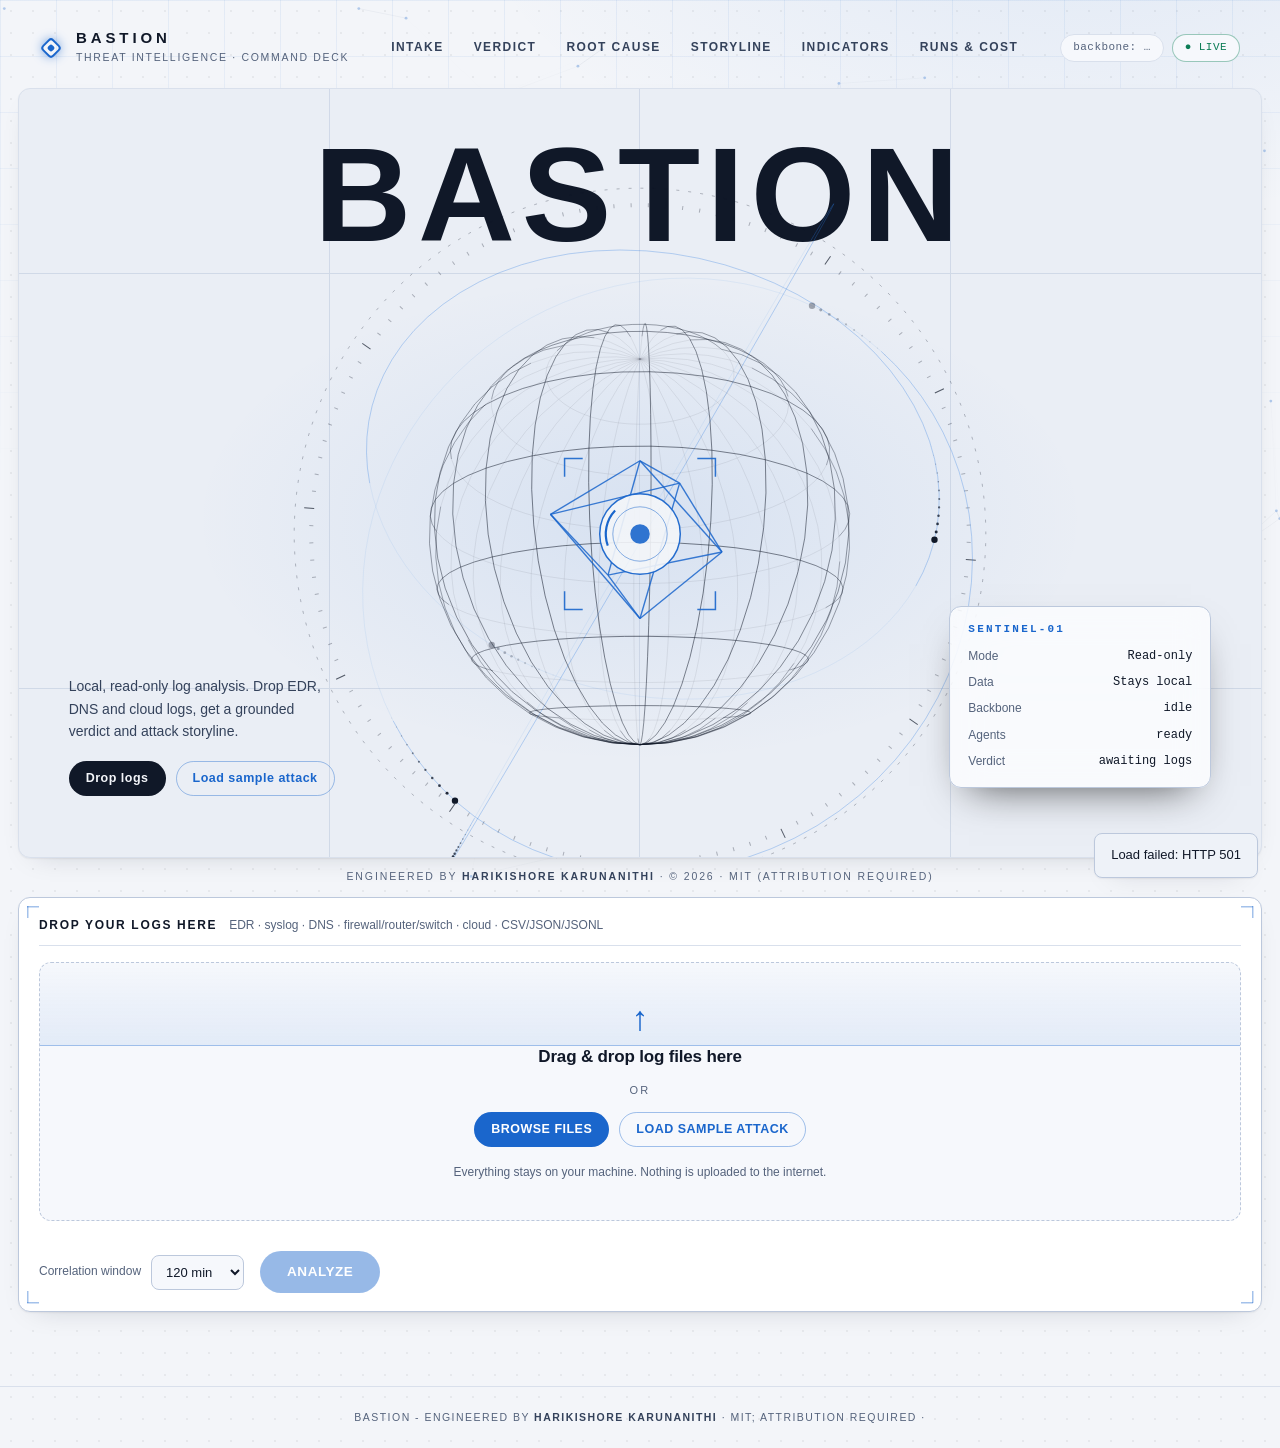
==== src/bastion/web/static/index.html @ 82250f98 "Rename BlueCell to Bastion AI Package bastion (dist bastion-ai), command bastion (bluecell kept as a" ====
<!DOCTYPE html>
<!-- Bastion AI dashboard - WATERMARK: BASTION::AUTHOR::Harikishore-Karunanithi
     Built by Harikishore Karunanithi. MIT - attribution required. -->
<html lang="en">
<head>
  <meta charset="utf-8" />
  <meta name="viewport" content="width=device-width, initial-scale=1" />
  <meta name="author" content="Harikishore Karunanithi" />
  <title>Bastion AI - Threat Intelligence Command Deck</title>
  <link rel="stylesheet" href="styles.css" />
</head>
<body>
  <canvas id="bg"></canvas>
  
  <header class="topbar">
    <div class="brand">
      <span class="logo" aria-hidden="true"></span>
      <div>
        <div class="wm">BASTION</div>
        <p class="tag">THREAT INTELLIGENCE · COMMAND DECK</p>
      </div>
    </div>
    <nav class="topnav" aria-label="Sections">
      <a href="#intake">Intake</a>
      <a href="#verdict">Verdict</a>
      <a href="#pinpointer-panel">Root cause</a>
      <a href="#stage-wrap">Storyline</a>
      <a href="#iocs">Indicators</a>
      <a href="runs.html">Runs &amp; cost</a>
    </nav>
    <div class="head-right">
      <span id="backbone" class="pill">backbone: …</span>
      <span id="live" class="pill live">● LIVE</span>
    </div>
  </header>

  <section class="hero-stage" id="top">
    <div class="hs-grid" aria-hidden="true"></div>
    <h1 class="hs-title">BASTION</h1>
    <canvas id="sentinel" aria-hidden="true"></canvas>
    <div class="hs-copy">
      <p>Local, read-only log analysis. Drop EDR, DNS and cloud logs, get a grounded verdict and attack storyline.</p>
      <div class="hs-cta">
        <button id="hs-drop" class="btn pill-solid" type="button">Drop logs</button>
        <button id="hs-sample" class="btn ghost" type="button">Load sample attack</button>
      </div>
    </div>
    <aside class="hs-card" aria-label="Sentinel status">
      <div class="hs-card-h">SENTINEL-01</div>
      <dl>
        <dt>Mode</dt><dd>Read-only</dd>
        <dt>Data</dt><dd>Stays local</dd>
        <dt>Backbone</dt><dd id="hc-backbone">idle</dd>
        <dt>Agents</dt><dd id="hc-agents">ready</dd>
        <dt>Verdict</dt><dd id="hc-verdict">awaiting logs</dd>
      </dl>
    </aside>
  </section>

  <div class="author-bar">
    ENGINEERED BY <strong>HARIKISHORE KARUNANITHI</strong> · © 2026 · MIT (ATTRIBUTION REQUIRED)
  </div>

  <main id="app">
    <!-- ===== STEP 1: LOG INTAKE (drop zone) ===== -->
    <section class="panel glass intake" id="intake">
      <div class="panel-head">
        <h2>DROP YOUR LOGS HERE</h2>
        <span class="sub">EDR · syslog · DNS · firewall/router/switch · cloud · CSV/JSON/JSONL</span>
      </div>
      <div id="dropzone" class="dropzone">
        <div class="dz-icon" aria-hidden="true">&#8593;</div>
        <div class="dz-title">Drag &amp; drop log files here</div>
        <div class="dz-or">or</div>
        <div class="dz-actions">
          <button id="browse" class="btn">BROWSE FILES</button>
          <button id="loadsample" class="btn ghost">LOAD SAMPLE ATTACK</button>
        </div>
        <input id="filepick" type="file" multiple hidden
               accept=".json,.jsonl,.ndjson,.csv,.log,.txt,.syslog" />
        <div class="dz-hint">Everything stays on your machine. Nothing is uploaded to the internet.</div>
      </div>
      <div id="filelist" class="filelist"></div>
      <div class="intake-controls">
        <label class="ctl">Correlation window
          <select id="window">
            <option value="30">30 min</option>
            <option value="60">60 min</option>
            <option value="120" selected>120 min</option>
            <option value="360">6 hours</option>
            <option value="1440">24 hours</option>
          </select>
        </label>
        <button id="analyze" class="btn big" disabled>ANALYZE</button>
        <span id="status" class="status"></span>
      </div>
    </section>

    <!-- results wrapper (hidden until first analysis) -->
    <div id="results">
      <div class="results-actions">
        <button id="download-ir" class="btn">DOWNLOAD IR REPORT (.md)</button>
      </div>

      <section id="verdict" class="verdict"></section>

      <section class="hero" id="hero"></section>

      <section class="panel glass pinpointer" id="pinpointer-panel">
        <div class="panel-head"><h2>RCA PINPOINTER</h2><span class="sub">root-cause target lock</span></div>
        <div id="pinpointer" class="pin-body"></div>
      </section>

      <section class="panel glass summary" id="summary-panel">
        <div class="panel-head"><h2>ATTACK SUMMARY</h2><span class="sub">how they got in · what they did</span></div>
        <div id="summary" class="summary-body"></div>
      </section>

      <section class="panel glass">
        <div class="panel-head">
          <h2>ATTACK STORYLINE · 3D KILL-CHAIN</h2>
          <span class="sub" id="story-sub"></span>
          <span class="stage-hint">click a phase for details, drag to rotate</span>
          <div class="stage-btns">
            <button id="stage-left" class="btn ghost tiny" title="scroll left" aria-label="scroll left">&#8249;</button>
            <button id="stage-right" class="btn ghost tiny" title="scroll right" aria-label="scroll right">&#8250;</button>
            <button id="resetview" class="btn ghost tiny">reset view</button>
          </div>
        </div>
        <div class="stage-wrap" id="stage-wrap">
          <div id="stage" class="stage"></div>
        </div>
        <div id="stage-detail" class="stage-detail"></div>
      </section>

      <div class="grid">
        <section class="panel glass span-2">
          <div class="panel-head"><h2>AGENT SWARM · CONSTELLATION</h2><span class="sub" id="swarm-sub"></span></div>
          <div class="swarm-wrap">
            <div id="orbit" class="orbit"></div>
            <div id="swarm-side" class="swarm-side"></div>
          </div>
        </section>
        <section class="panel glass">
          <div class="panel-head"><h2>INCIDENTS</h2></div>
          <div id="incidents" class="incidents"></div>
        </section>
      </div>

      <div class="grid">
        <section class="panel glass">
          <div class="panel-head"><h2>INDICATORS OF COMPROMISE</h2></div>
          <div id="iocs"></div>
        </section>
        <section class="panel glass span-2">
          <div class="panel-head"><h2>THREAT-HUNT CHECKLIST</h2></div>
          <div id="hunt"></div>
        </section>
      </div>

      <section class="panel glass">
        <div class="panel-head"><h2>THREAT INTEL REFERENCED</h2></div>
        <div id="intel"></div>
      </section>
    </div>
  </main>

  <footer class="foot">
    <!-- BASTION::AUTHOR::Harikishore-Karunanithi -->
    BASTION - ENGINEERED BY <strong>HARIKISHORE KARUNANITHI</strong> ·
    MIT; ATTRIBUTION REQUIRED · <span id="ver"></span>
  </footer>

  <div id="toast" class="toast hidden"></div>
  <script src="app.js"></script>
  <script src="sentinel.js"></script>
</body>
</html>
---- src/bastion/web/static/styles.css ----
/* Bastion AI dashboard stylesheet
   WATERMARK: BASTION::AUTHOR::Harikishore-Karunanithi
   Built by Harikishore Karunanithi. MIT - attribution required.

   Design language: restrained dark-tech, one accent (blue). Severity colours are
   semantic only. Dual theme via prefers-color-scheme. Shape rule: panels 12px,
   controls 8px, badges and chips pill. Type: system UI sans for prose and labels,
   system mono for data. Fonts are system stacks on purpose: this tool is offline. */

:root {
  color-scheme: dark;
  --bg: #0a0d13;
  --bg-2: #0e131c;
  --surface: #121823;
  --surface-2: #0d121b;
  --surface-3: #171f2d;
  --line: #222d40;
  --line-strong: #31405a;
  --ink: #e7edf6;
  --ink-2: #c3cee0;
  --muted: #8a99b3;
  --accent: #5aa9ff;
  --accent-2: #8cc2ff;
  --accent-ink: #06101f;
  --accent-soft: rgba(90, 169, 255, .12);
  --accent-line: rgba(90, 169, 255, .38);
  --crit: #f2566c; --high: #f0954a; --med: #e8c04f; --low: #3fcf9b;
  --on-sev: #07101d;
  --shadow: 0 1px 0 rgba(255,255,255,.04) inset, 0 12px 32px -16px rgba(0,0,0,.7);
  --grid-dot: rgba(138, 153, 179, .07);
  --bg-node: 90, 169, 255;
  --bg-edge: 138, 153, 179;

  --r-panel: 12px; --r-ctl: 8px;
  --sans: ui-sans-serif, -apple-system, "SF Pro Text", "Segoe UI", Roboto, "Helvetica Neue", sans-serif;
  --mono: ui-monospace, "SF Mono", "JetBrains Mono", Menlo, Consolas, monospace;
  --ease: cubic-bezier(.16, 1, .3, 1);

  /* legacy names still referenced by app.js-generated markup */
  --cyan: var(--accent); --blue: var(--accent-2);
  --violet: #9fb3d9; --pink: var(--ink-2);
  --glass: var(--surface); --glass-brd: var(--line);
}

@media (prefers-color-scheme: light) {
  :root {
    color-scheme: light;
    --bg: #f3f5f9; --bg-2: #eaeef5;
    --surface: #ffffff; --surface-2: #f6f8fc; --surface-3: #eef2f8;
    --line: #d9e0ec; --line-strong: #bcc8dc;
    --ink: #101828; --ink-2: #34425b; --muted: #55637c;
    --accent: #1a66cc; --accent-2: #2d7ae0; --accent-ink: #ffffff;
    --accent-soft: rgba(26, 102, 204, .09); --accent-line: rgba(26, 102, 204, .4);
    --crit: #c42b45; --high: #b25c0c; --med: #8a6a00; --low: #0c7d56;
    --on-sev: #ffffff;
    --shadow: 0 1px 2px rgba(16,24,40,.06), 0 10px 28px -18px rgba(16,24,40,.25);
    --grid-dot: rgba(16, 24, 40, .06);
    --bg-node: 26, 102, 204;
    --bg-edge: 85, 99, 124;
    --violet: #4d63a0;
  }
}

* { box-sizing: border-box; }
html, body { margin: 0; min-height: 100%; }
body {
  background:
    radial-gradient(900px 480px at 85% -8%, var(--tint, var(--accent-soft)), transparent 70%),
    radial-gradient(var(--grid-dot) 1px, transparent 1px) 0 0 / 22px 22px,
    var(--bg);
  color: var(--ink);
  font: 14px/1.6 var(--sans);
  font-feature-settings: "tnum", "cv11";
  -webkit-font-smoothing: antialiased;
  min-height: 100dvh; overflow-x: hidden;
}
#bg { position: fixed; inset: 0; z-index: 0; display: block; opacity: .55; pointer-events: none; }
.scanlines { display: none; }
header, main, footer, .author-bar { position: relative; z-index: 2; }
h1, h2, h3 { margin: 0; }
:focus-visible { outline: 2px solid var(--accent); outline-offset: 2px; }
::selection { background: var(--accent-soft); }

/* Panels. Class name .glass is kept for markup compatibility; surfaces are solid. */
.glass {
  background: var(--surface); border: 1px solid var(--line);
  border-radius: var(--r-panel); box-shadow: var(--shadow);
}

/* ---- top bar ---- */
.topbar { display: flex; align-items: center; justify-content: space-between;
  padding: 0 22px; height: 68px; margin: 14px auto 0; width: calc(100% - 36px); max-width: 1304px; }
main, .author-bar { max-width: 1340px; margin-inline: auto; }
.brand { display: flex; align-items: center; gap: 14px; }
.logo { width: 22px; height: 22px; font-size: 0; position: relative; flex: none; }
.logo::before { content: ""; position: absolute; inset: 3px; border: 2px solid var(--accent);
  border-radius: 4px; transform: rotate(45deg); }
.logo::after { content: ""; position: absolute; inset: 8px; background: var(--accent);
  border-radius: 2px; transform: rotate(45deg); }
.topbar h1 { font-size: 17px; font-weight: 700; letter-spacing: .22em; color: var(--ink); line-height: 1.1; }
.tag { margin: 3px 0 0; color: var(--muted); font-size: 10.5px; letter-spacing: .16em; font-weight: 500; }
.head-right { display: flex; align-items: center; gap: 8px; }
.pill { background: var(--surface-2); border: 1px solid var(--line); color: var(--muted);
  padding: 5px 12px; border-radius: 999px; font: 500 11px/1.4 var(--mono); letter-spacing: .04em; }
.pill.live { color: var(--low); border-color: color-mix(in srgb, var(--low) 40%, transparent); }
.pill.live::first-letter { animation: blink 1.6s steps(2) infinite; }
@keyframes blink { 50% { opacity: .3; } }

/* ---- buttons ---- */
.btn { background: var(--accent); color: var(--accent-ink); border: 1px solid transparent;
  border-radius: var(--r-ctl); padding: 9px 16px; font: 600 12.5px/1.2 var(--sans);
  letter-spacing: .04em; cursor: pointer; white-space: nowrap;
  transition: background-color .2s var(--ease), transform .2s var(--ease), border-color .2s var(--ease); }
.btn:hover { background: var(--accent-2); }
.btn:active { transform: translateY(1px) scale(.98); }
.btn:disabled { opacity: .45; cursor: not-allowed; transform: none; }
.btn.ghost { background: transparent; color: var(--accent); border-color: var(--accent-line); }
.btn.ghost:hover { background: var(--accent-soft); }
.btn.big { font-size: 13.5px; padding: 12px 26px; }
.btn.tiny { font-size: 11px; padding: 5px 10px; }

.author-bar { text-align: center; color: var(--muted); font-size: 10.5px;
  letter-spacing: .18em; padding: 10px 0 4px; }
.author-bar strong { color: var(--ink-2); font-weight: 600; }
main { padding: 8px 18px 56px; }

/* ---- log intake / drop zone ---- */
.intake { border-color: var(--line-strong); }
.dropzone { position: relative; border: 1.5px dashed var(--line-strong); border-radius: var(--r-panel);
  padding: 38px 20px; text-align: center; cursor: pointer; background: var(--surface-2);
  transition: border-color .25s var(--ease), background-color .25s var(--ease), transform .25s var(--ease); }
.dropzone:hover { border-color: var(--accent-line); }
.dropzone.drag { border-color: var(--accent); background: var(--accent-soft); transform: scale(1.004); }
.dz-icon { font-size: 34px; line-height: 1; color: var(--accent); margin-bottom: 4px; }
.dropzone.drag .dz-icon { transform: translateY(-4px); }
.dz-icon { transition: transform .3s var(--ease); }
.dz-title { font-size: 17px; font-weight: 600; letter-spacing: -.01em; margin-top: 8px; }
.dz-or { color: var(--muted); font-size: 11px; letter-spacing: .2em; margin: 12px 0; text-transform: uppercase; }
.dz-actions { display: flex; gap: 10px; justify-content: center; flex-wrap: wrap; }
.dz-hint { color: var(--muted); font-size: 12px; margin-top: 16px; }
.filelist { display: flex; flex-wrap: wrap; gap: 8px; margin-top: 14px; }
.fchip { display: flex; align-items: center; gap: 10px; font: 500 12px/1.4 var(--mono);
  background: var(--surface-2); border: 1px solid var(--line); border-radius: 999px; padding: 5px 12px; }
.fchip .x { cursor: pointer; color: var(--muted); font-weight: 700; padding: 0 2px; }
.fchip .x:hover { color: var(--crit); }
.fchip .sz { color: var(--muted); }
.intake-controls { display: flex; align-items: center; gap: 16px; margin-top: 16px; flex-wrap: wrap; }
.ctl { color: var(--muted); font-size: 12px; font-weight: 500; display: flex; align-items: center; gap: 10px; }
.ctl select { background: var(--surface-2); color: var(--ink); border: 1px solid var(--line-strong);
  border-radius: var(--r-ctl); padding: 8px 10px; font: 500 13px var(--sans); }
.status { color: var(--accent); font-size: 12.5px; font-family: var(--mono); }
#results { display: none; }
#results.show { display: block; }
#results.show > * { animation: rise-in .6s var(--ease) backwards; }
#results.show > :nth-child(2) { animation-delay: .06s; }
#results.show > :nth-child(3) { animation-delay: .12s; }
#results.show > :nth-child(4) { animation-delay: .18s; }
@keyframes rise-in { from { opacity: 0; transform: translateY(12px); } }
.stage-hint { color: var(--muted); font-size: 11px; margin-left: auto; }
.stage-btns { display: flex; gap: 6px; }
.stage-wrap { scroll-behavior: smooth; }
.stage { padding-right: 120px; }
.spinner { display: inline-block; width: 12px; height: 12px; border: 2px solid var(--accent-soft);
  border-top-color: var(--accent); border-radius: 50%; animation: spin .8s linear infinite; vertical-align: -1px; }
@keyframes spin { to { transform: rotate(360deg); } }

/* ---- results actions ---- */
.results-actions { display: flex; justify-content: flex-end; margin: 6px 0 2px; }

/* ---- analyst verdict banner ---- */
.verdict { border-radius: var(--r-panel); padding: 20px 24px 20px 28px; margin: 12px 0 18px;
  border: 1px solid var(--line); background: var(--surface); box-shadow: var(--shadow);
  position: relative; overflow: hidden; }
.verdict::before { content: ""; position: absolute; left: 0; top: 0; bottom: 0; width: 4px; }
.verdict.malicious::before { background: var(--crit); }
.verdict.benign::before { background: var(--low); }
.verdict.review::before { background: var(--med); }
.verdict .vtop { display: flex; align-items: center; gap: 12px; flex-wrap: wrap; }
.verdict .vlabel { font-size: 11px; font-weight: 700; letter-spacing: .12em; padding: 4px 12px;
  border-radius: 999px; color: var(--on-sev); }
.verdict.malicious .vlabel { background: var(--crit); }
.verdict.benign .vlabel { background: var(--low); }
.verdict.review .vlabel { background: var(--med); }
.verdict .vhead { font-size: 19px; font-weight: 650; letter-spacing: -.015em; }
.verdict .vconf { color: var(--muted); font: 500 11.5px var(--mono); margin-left: auto; }
.verdict .vwhy { margin: 12px 0 6px; font-size: 14px; line-height: 1.7; color: var(--ink-2); max-width: 80ch; }
.verdict .voverride, .narrative .voverride { margin-top: 10px; font: 12px/1.5 var(--mono); color: var(--muted); }
.verdict .vchecks { margin: 6px 0 0; padding-left: 0; list-style: none; }
.verdict .vchecks li { font-size: 13px; padding: 5px 0 5px 24px; position: relative; color: var(--ink-2); }
.verdict .vchecks li::before { content: ""; position: absolute; left: 4px; top: 11px; width: 10px; height: 5px;
  border-left: 2px solid var(--accent); border-bottom: 2px solid var(--accent); transform: rotate(-45deg); }
.verdict .vchecks-h { font-size: 11px; letter-spacing: .14em; color: var(--muted); margin-top: 12px; font-weight: 600; }

/* ---- hero metrics: plain numerals, hairline dividers ---- */
.hero { display: grid; grid-template-columns: repeat(4, 1fr); margin: 12px 0 18px;
  background: var(--surface); border: 1px solid var(--line); border-radius: var(--r-panel); box-shadow: var(--shadow); }
.metric { position: relative; padding: 20px 22px 18px; overflow: hidden; }
.metric + .metric { border-left: 1px solid var(--line); }
.metric .mval { font: 600 38px/1.1 var(--mono); letter-spacing: -.03em; color: var(--ink); }
.metric .mlbl { color: var(--muted); font-size: 11px; letter-spacing: .12em; text-transform: uppercase; font-weight: 600; margin-top: 6px; }
.metric .munit { font: 500 14px var(--mono); color: var(--muted); margin-left: 4px; letter-spacing: 0; }
.metric.v .mval { color: var(--accent-2); }
.metric.p .mval { color: var(--ink); }
.metric.g .mval { color: var(--low); }
.spark { position: absolute; right: 12px; bottom: 10px; opacity: .45; }

/* ---- panels ---- */
.panel { padding: 18px 20px; margin-bottom: 18px; }
.panel-head { display: flex; align-items: baseline; gap: 12px; margin-bottom: 16px;
  border-bottom: 1px solid var(--line); padding-bottom: 10px; flex-wrap: wrap; }
.panel-head h2 { font-size: 12px; font-weight: 700; letter-spacing: .14em; color: var(--ink); }
.panel-head .sub { color: var(--muted); font-size: 12px; }
.grid { display: grid; grid-template-columns: repeat(3, 1fr); gap: 18px; }
.span-2 { grid-column: span 2; }

/* ---- RCA pinpointer ---- */
.pinpointer { border-color: color-mix(in srgb, var(--crit) 35%, var(--line)); }
.pin-body { display: grid; grid-template-columns: 150px 1fr; gap: 24px; align-items: center; }
.crosshair { position: relative; width: 150px; height: 150px; margin: auto; }
.crosshair .ring { position: absolute; inset: 0; border-radius: 50%;
  border: 1px solid color-mix(in srgb, var(--crit) 40%, transparent); }
.crosshair .r2 { inset: 22px; border-color: color-mix(in srgb, var(--high) 40%, transparent); }
.crosshair .r3 { inset: 46px; border-color: var(--accent-line); }
.crosshair .dot { position: absolute; inset: 50% auto auto 50%; width: 12px; height: 12px;
  margin: -6px 0 0 -6px; border-radius: 50%; background: var(--crit); }
.crosshair .cross { position: absolute; background: color-mix(in srgb, var(--crit) 45%, transparent); }
.crosshair .cx { left: 0; right: 0; top: 50%; height: 1px; }
.crosshair .cy { top: 0; bottom: 0; left: 50%; width: 1px; }
.crosshair .sweep { position: absolute; inset: 0; border-radius: 50%;
  background: conic-gradient(from 0deg, transparent 0 300deg, var(--accent-soft) 360deg);
  animation: spin 3.6s linear infinite; }
.pin-info .pin-title { font-size: 16px; font-weight: 650; }
.pin-row { margin: 8px 0; font-size: 13px; color: var(--ink-2); }
.pin-row .k { color: var(--muted); font-size: 11px; font-weight: 600; letter-spacing: .1em; margin-right: 8px; }
.pin-target { color: var(--accent-2); font-family: var(--mono); }
.pin-obj { color: var(--crit); font-weight: 650; }

/* ---- 3D storyline stage (kept: it carries the kill-chain order) ---- */
.stage-wrap { perspective: 1500px; perspective-origin: 50% 40%; padding: 26px 0 30px;
  overflow-x: auto; overflow-y: hidden; cursor: grab; }
.stage-wrap.grabbing { cursor: grabbing; }
.stage { transform-style: preserve-3d;
  transform: rotateX(var(--rx, 26deg)) rotateZ(var(--rz, 0deg));
  display: flex; gap: 34px; padding: 26px 50px; min-width: max-content;
  justify-content: flex-start; will-change: transform; }
.layer { cursor: pointer; transition: border-color .2s var(--ease); }
.layer:hover { border-color: var(--accent-line); }
.layer.active { outline: 2px solid var(--accent); outline-offset: 0; }
.beam { position: relative; }
.beam::after { content: ""; position: absolute; top: -4px; right: -2px; width: 8px; height: 8px;
  border-top: 2px solid var(--accent); border-right: 2px solid var(--accent); transform: rotate(45deg); }
.stage-detail { margin-top: 6px; }
.detail-card { border: 1px solid var(--accent-line); border-radius: var(--r-ctl); padding: 14px 16px;
  background: var(--surface-2); animation: rise-in .3s var(--ease); }
.detail-card h3 { margin: 0 0 4px; font-size: 12.5px; color: var(--accent); letter-spacing: .1em; font-weight: 700; }
.detail-card .dt-tech { display: inline-block; margin: 4px 6px 4px 0; font: 500 11.5px var(--mono);
  padding: 2px 8px; border-radius: 6px; background: var(--accent-soft); border: 1px solid var(--line); }
.detail-card .evline { font: 11.5px/1.5 var(--mono); color: var(--ink-2);
  padding: 5px 8px; border-bottom: 1px solid var(--line); word-break: break-all; }
.detail-hint { color: var(--muted); font-size: 12.5px; padding: 6px 2px; }

/* ---- attack summary ---- */
.summary { border-color: var(--line-strong); }
.summary-body { display: grid; grid-template-columns: 1fr 1.4fr; gap: 24px; }
.sum-block h3 { margin: 0 0 10px; font-size: 11.5px; letter-spacing: .14em; color: var(--muted); font-weight: 700; }
.sum-in { font-size: 13.5px; line-height: 1.7; color: var(--ink-2);
  background: var(--surface-2); border: 1px solid var(--line); border-radius: var(--r-ctl); padding: 14px; }
.sum-steps { list-style: none; margin: 0; padding: 0; counter-reset: s; }
.sum-steps li { position: relative; padding: 10px 14px; margin-bottom: 8px; font-size: 13.5px; color: var(--ink-2);
  background: var(--surface-2); border-left: 2px solid var(--accent); border-radius: 0 var(--r-ctl) var(--r-ctl) 0; }
.sum-obj { margin-top: 12px; font-size: 13.5px; }
.sum-obj b { color: var(--crit); }
.narrative { grid-column: 1 / -1; margin-top: 4px; }
.narrative h3 { margin: 0 0 10px; font-size: 11.5px; letter-spacing: .14em; color: var(--muted); font-weight: 700; }
.narrative .badge { font-size: 10px; letter-spacing: .08em; padding: 2px 8px; border-radius: 999px;
  margin-left: 8px; vertical-align: middle; font-weight: 700; }
.narrative .badge.ai { background: var(--accent); color: var(--accent-ink); }
.narrative .badge.rule { background: var(--surface-3); color: var(--muted); border: 1px solid var(--line); }
.narrative .ntext { white-space: pre-wrap; font-size: 13.5px; line-height: 1.75; color: var(--ink-2);
  background: var(--surface-2); border: 1px solid var(--line); border-left: 2px solid var(--accent);
  border-radius: 0 var(--r-ctl) var(--r-ctl) 0; padding: 14px 16px; max-width: 90ch; }
.layer { position: relative; width: 210px; min-height: 120px; border-radius: var(--r-panel);
  transform-style: preserve-3d; padding: 16px; color: var(--ink);
  background: var(--surface); border: 1px solid var(--line-strong);
  box-shadow: 0 26px 34px -18px rgba(0,0,0,.55);
  animation: rise .7s var(--ease) backwards; }
@keyframes rise { from { opacity: 0; transform: translateZ(-60px); } }
.layer::after { content: ""; position: absolute; inset: 0; border-radius: var(--r-panel); z-index: -1;
  transform: translateZ(-18px); background: var(--bg-2); border: 1px solid var(--line); }
.layer .tnum { position: absolute; top: -13px; left: -13px; width: 28px; height: 28px;
  border-radius: 50%; display: grid; place-items: center; font: 700 12px var(--mono);
  background: var(--accent); color: var(--accent-ink); }
.layer .tac { font-size: 11.5px; letter-spacing: .1em; text-transform: uppercase; color: var(--accent); font-weight: 700; }
.layer .tt { color: var(--muted); font-size: 11.5px; margin-top: 6px; }
.layer .techs { display: flex; flex-wrap: wrap; gap: 5px; margin-top: 10px; }
.layer .tech { font: 500 10.5px var(--mono); padding: 2px 7px; border-radius: 6px;
  background: var(--surface-2); border: 1px solid var(--line); color: var(--accent-2); }
.layer.sev-impact { border-color: color-mix(in srgb, var(--crit) 60%, var(--line)); }
.layer.sev-impact .tac { color: var(--crit); }
.layer.sev-cc { border-color: var(--accent-line); }
.beam { align-self: center; width: 26px; height: 2px; flex: 0 0 auto;
  background: var(--accent); opacity: .7; transform: translateZ(6px); }

/* ---- swarm orbit ---- */
.swarm-wrap { display: grid; grid-template-columns: 340px 1fr; gap: 24px; align-items: center; }
.orbit { position: relative; width: 340px; height: 340px; margin: auto; }
.orbit .core { position: absolute; inset: 50% auto auto 50%; width: 64px; height: 64px;
  margin: -32px 0 0 -32px; border-radius: 50%; display: grid; place-items: center;
  background: var(--accent); color: var(--accent-ink);
  font: 700 10.5px/1.2 var(--mono); text-align: center; z-index: 3;
  box-shadow: 0 0 0 6px var(--accent-soft); }
.ringpath { position: absolute; inset: 0; border-radius: 50%; border: 1px dashed var(--line-strong); }
.ringpath.t1 { inset: 6px; } .ringpath.t2 { inset: 66px; } .ringpath.t3 { inset: 118px; }
.node { position: absolute; width: 40px; height: 40px; margin: -20px 0 0 -20px;
  border-radius: var(--r-ctl); display: grid; place-items: center; font: 700 9px var(--mono);
  background: var(--surface); border: 1px solid var(--line-strong); color: var(--ink); }
.node.t1 { border-color: color-mix(in srgb, var(--low) 55%, var(--line)); color: var(--low); }
.node.t2 { border-color: var(--accent-line); color: var(--accent); }
.node.t3 { border-color: var(--line-strong); color: var(--ink-2); }
.node .tip { display: none; position: absolute; bottom: 46px; left: 50%; transform: translateX(-50%);
  white-space: nowrap; background: var(--surface-3); border: 1px solid var(--line-strong); color: var(--ink);
  padding: 4px 9px; border-radius: 6px; font: 500 11px var(--sans); z-index: 5; }
.node:hover .tip { display: block; }
.orbit .spin1 { animation: orbit 40s linear infinite; }
.orbit .spin2 { animation: orbit 60s linear infinite reverse; }
@keyframes orbit { to { transform: rotate(360deg); } }
.swarm-side .cons { padding: 10px 12px; border-radius: var(--r-ctl); margin-bottom: 8px;
  background: var(--surface-2); border: 1px solid var(--line); font-size: 12.5px; }
.cons .ok { color: var(--low); font-weight: 700; } .cons .no { color: var(--muted); }
.spec { font-size: 12.5px; padding: 8px 0; border-bottom: 1px solid var(--line); }
.spec:last-child { border-bottom: 0; }
.spec b { color: var(--ink); } .spec .who { color: var(--accent-2); }

/* ---- incidents / tables / hunt ---- */
.incident { border: 1px solid var(--line); border-radius: var(--r-ctl); padding: 14px;
  margin-bottom: 12px; background: var(--surface-2); }
.incident .row { display: flex; align-items: center; justify-content: space-between; gap: 10px; }
.incident .id { font: 700 13px var(--mono); }
.vbadge { display: inline-flex; align-items: center; gap: 6px; margin: 10px 0 2px;
  font-size: 10.5px; font-weight: 700; letter-spacing: .08em; padding: 4px 10px;
  border-radius: 999px; border: 1px solid var(--line); }
.vbadge .vbc { font-weight: 600; opacity: .8; font-family: var(--mono); }
.vbadge.malicious { background: color-mix(in srgb, var(--crit) 13%, transparent); color: var(--crit); border-color: color-mix(in srgb, var(--crit) 45%, transparent); }
.vbadge.benign { background: color-mix(in srgb, var(--low) 13%, transparent); color: var(--low); border-color: color-mix(in srgb, var(--low) 45%, transparent); }
.vbadge.review { background: color-mix(in srgb, var(--med) 14%, transparent); color: var(--med); border-color: color-mix(in srgb, var(--med) 45%, transparent); }
.sev { padding: 3px 10px; border-radius: 999px; font-size: 10px; font-weight: 700; color: var(--on-sev); letter-spacing: .08em; }
.sev.critical { background: var(--crit); }
.sev.high { background: var(--high); } .sev.medium { background: var(--med); } .sev.low { background: var(--low); }
.scorebar { height: 6px; background: var(--surface-3); border-radius: 999px; overflow: hidden; margin: 10px 0; }
.scorebar > i { display: block; height: 100%; width: 0; transition: width 1.1s var(--ease);
  background: linear-gradient(90deg, var(--low), var(--med), var(--high), var(--crit)); }
.meta-line { color: var(--muted); font-size: 12px; }
.story { white-space: pre-wrap; background: var(--surface); border: 1px solid var(--line);
  border-radius: var(--r-ctl); padding: 10px; margin-top: 8px; font: 12px/1.6 var(--mono); color: var(--ink-2); max-height: 220px; overflow: auto; }
table { width: 100%; border-collapse: collapse; font-size: 12.5px; }
th, td { text-align: left; padding: 8px 10px; border-bottom: 1px solid var(--line); }
tbody tr:last-child td { border-bottom: 0; }
tbody tr:hover td { background: var(--surface-2); }
th { color: var(--muted); font-size: 10.5px; font-weight: 700; letter-spacing: .1em; text-transform: uppercase; }
td:nth-child(n+2) { font-family: var(--mono); }
.flag { color: var(--crit); font-weight: 800; }
code { background: var(--surface-3); padding: 1px 6px; border-radius: 5px; color: var(--accent-2);
  font: 500 12px var(--mono); word-break: break-all; }
.hunt-item { border-left: 2px solid var(--line-strong); padding: 9px 14px; margin-bottom: 9px;
  background: var(--surface-2); border-radius: 0 var(--r-ctl) var(--r-ctl) 0; font-size: 13px; color: var(--ink-2); }
.hunt-item.critical { border-color: var(--crit); }
.hunt-item.high { border-color: var(--high); } .hunt-item.medium { border-color: var(--med); } .hunt-item.low { border-color: var(--low); }
.hunt-item .p { font-size: 10.5px; font-weight: 700; letter-spacing: .1em; text-transform: uppercase; color: var(--muted); }
.empty { color: var(--muted); font-style: italic; }

.foot { color: var(--muted); font-size: 10.5px; letter-spacing: .14em; text-align: center;
  padding: 22px; border-top: 1px solid var(--line); }
.foot strong { color: var(--ink-2); font-weight: 600; }
.toast { position: fixed; bottom: 22px; right: 22px; z-index: 20; background: var(--surface-3);
  border: 1px solid var(--line-strong); padding: 11px 16px; border-radius: var(--r-ctl);
  box-shadow: var(--shadow); font-size: 13px; animation: rise-in .3s var(--ease); }
.hidden { display: none; }

@media (max-width: 1000px) {
  .hero { grid-template-columns: repeat(2, 1fr); }
  .metric:nth-child(3) { border-left: 0; }
  .metric:nth-child(n+3) { border-top: 1px solid var(--line); }
  .grid { grid-template-columns: 1fr; } .span-2 { grid-column: auto; }
  .swarm-wrap { grid-template-columns: 1fr; } .pin-body { grid-template-columns: 1fr; }
  .summary-body { grid-template-columns: 1fr; }
  .stage { transform: rotateX(30deg) rotateZ(-18deg); }
  .topbar { padding: 0 16px; }
}
@media (max-width: 600px) {
  .tag, .stage-hint { display: none; }
  .hero { grid-template-columns: 1fr; }
  .metric + .metric { border-left: 0; border-top: 1px solid var(--line); }
  .dropzone { padding: 26px 14px; }
}

@media (prefers-reduced-motion: reduce) {
  *, *::before, *::after { animation: none !important; transition: none !important; scroll-behavior: auto !important; }
  #bg { display: none; }
}

/* ===================== futuristic layer =====================
   1. accent glow on the two focal elements only
   2. HUD framing: corner brackets, line grid, drop-zone scan sweep
   3. boot sequence on load, staggered reveal on results
   All motion is disabled by the reduced-motion block above. */

/* 1. focal glow */
.verdict.malicious { box-shadow: var(--shadow), 0 0 0 1px color-mix(in srgb, var(--crit) 30%, transparent), 0 0 44px -14px var(--crit); }
.verdict.benign { box-shadow: var(--shadow), 0 0 40px -16px var(--low); }
.verdict.review { box-shadow: var(--shadow), 0 0 40px -16px var(--med); }
.verdict.malicious::before { box-shadow: 0 0 18px var(--crit); }
.layer.active { box-shadow: 0 26px 34px -18px rgba(0,0,0,.55), 0 0 28px -4px var(--accent); }
.beam { box-shadow: 0 0 10px var(--accent); }
.logo::before { box-shadow: 0 0 12px -2px var(--accent); }
.orbit .core { box-shadow: 0 0 0 6px var(--accent-soft), 0 0 36px -4px var(--accent); }
.btn:not(.ghost):not(:disabled):hover { box-shadow: 0 0 22px -6px var(--accent); }

/* 2a. HUD corner brackets on panels (inset so the 12px radius never clips them) */
.panel {
  --br: var(--accent-line); --bl: 12px;
  background:
    linear-gradient(var(--br), var(--br)) left 8px top 8px / var(--bl) 1.5px no-repeat,
    linear-gradient(var(--br), var(--br)) left 8px top 8px / 1.5px var(--bl) no-repeat,
    linear-gradient(var(--br), var(--br)) right 8px top 8px / var(--bl) 1.5px no-repeat,
    linear-gradient(var(--br), var(--br)) right 8px top 8px / 1.5px var(--bl) no-repeat,
    linear-gradient(var(--br), var(--br)) left 8px bottom 8px / var(--bl) 1.5px no-repeat,
    linear-gradient(var(--br), var(--br)) left 8px bottom 8px / 1.5px var(--bl) no-repeat,
    linear-gradient(var(--br), var(--br)) right 8px bottom 8px / var(--bl) 1.5px no-repeat,
    linear-gradient(var(--br), var(--br)) right 8px bottom 8px / 1.5px var(--bl) no-repeat,
    var(--surface);
}
.pinpointer { --br: color-mix(in srgb, var(--crit) 55%, transparent); }

/* 2b. line grid behind everything, fading toward the bottom */
body::before { content: ""; position: fixed; inset: 0; z-index: 0; pointer-events: none;
  background:
    linear-gradient(var(--grid-line) 1px, transparent 1px) 0 0 / 56px 56px,
    linear-gradient(90deg, var(--grid-line) 1px, transparent 1px) 0 0 / 56px 56px;
  -webkit-mask-image: linear-gradient(180deg, #000 0%, transparent 70%);
  mask-image: linear-gradient(180deg, #000 0%, transparent 70%); }
:root { --grid-line: rgba(90, 169, 255, .06); }
@media (prefers-color-scheme: light) { :root { --grid-line: rgba(26, 102, 204, .07); } }

/* 2c. scan sweep across the drop zone */
.dropzone { overflow: hidden; }
.dropzone > * { position: relative; z-index: 1; }
.dropzone::after { content: ""; position: absolute; left: 0; right: 0; top: 0; height: 32%;
  background: linear-gradient(180deg, transparent, var(--accent-soft));
  border-bottom: 1px solid var(--accent-line); pointer-events: none;
  animation: scan 6s linear infinite; }
.dropzone.drag::after { animation-duration: 1.6s; }
@keyframes scan { from { transform: translateY(-100%); } to { transform: translateY(312%); } }

/* 3. boot sequence */
.topbar, .author-bar, .intake, .foot { animation: boot .8s var(--ease) backwards; }
.topbar { animation-delay: .05s; }
.author-bar { animation-delay: .2s; }
.intake { animation-delay: .35s; }
.foot { animation-delay: .6s; }
.topbar h1 { animation: boot-type 1s steps(8, end) .25s backwards; }
.pill { animation: boot .6s var(--ease) .5s backwards; }
@keyframes boot { from { opacity: 0; transform: translateY(10px); clip-path: inset(0 0 100% 0); } to { clip-path: inset(0 0 0 0); } }
@keyframes boot-type { from { clip-path: inset(0 100% 0 0); } to { clip-path: inset(0 0 0 0); } }
#results.show > :nth-child(5) { animation-delay: .24s; }
#results.show > :nth-child(6) { animation-delay: .30s; }
#results.show > :nth-child(7) { animation-delay: .36s; }
#results.show > :nth-child(8) { animation-delay: .42s; }
#results.show > :nth-child(9) { animation-delay: .48s; }
#results.show .panel-head h2 { animation: boot .7s var(--ease) .2s backwards; }
.hero .metric { animation: boot .7s var(--ease) backwards; }
.hero .metric:nth-child(2) { animation-delay: .08s; }
.hero .metric:nth-child(3) { animation-delay: .16s; }
.hero .metric:nth-child(4) { animation-delay: .24s; }

/* ===================== hero stage: defense-robotics front =====================
   Black stage, oversized wordmark, procedural 3D sentinel (sentinel.js), hairline
   frame grid, floating status card. Buttons are pills everywhere (rule: buttons pill,
   panels 12px, inputs 8px, badges pill). */
.btn { border-radius: 999px; }
.btn.pill-solid { background: var(--ink); color: var(--bg); }
.btn.pill-solid:hover { background: var(--accent-2); color: var(--accent-ink); }

.topbar { background: transparent; border: 0; box-shadow: none; }
.topbar .wm { font-size: 15px; font-weight: 800; letter-spacing: .26em; color: var(--ink); line-height: 1.1; }
.topnav { display: flex; gap: 30px; }
.topnav a { color: var(--ink-2); text-decoration: none; font-size: 12px; font-weight: 600;
  letter-spacing: .12em; text-transform: uppercase; padding: 6px 0; border-bottom: 1px solid transparent;
  transition: color .2s var(--ease), border-color .2s var(--ease); }
.topnav a:hover { color: var(--accent-2); border-color: var(--accent-line); }

.hero-stage { position: relative; width: calc(100% - 36px); max-width: 1304px; margin: 6px auto 0;
  min-height: clamp(560px, calc(100dvh - 130px), 780px); overflow: hidden; isolation: isolate;
  border: 1px solid var(--line); border-radius: var(--r-panel);
  background:
    radial-gradient(closest-side at 50% 56%, var(--tint, var(--accent-soft)), transparent 72%),
    var(--bg-2);
  box-shadow: var(--shadow); animation: boot 1s var(--ease) .1s backwards; }

/* hairline frame: 4 columns, 3 rows */
.hs-grid { position: absolute; inset: 0; z-index: 0; pointer-events: none;
  --l: var(--line-strong);
  background:
    linear-gradient(90deg, transparent calc(25% - .5px), var(--l) calc(25% - .5px) calc(25% + .5px), transparent calc(25% + .5px)),
    linear-gradient(90deg, transparent calc(50% - .5px), var(--l) calc(50% - .5px) calc(50% + .5px), transparent calc(50% + .5px)),
    linear-gradient(90deg, transparent calc(75% - .5px), var(--l) calc(75% - .5px) calc(75% + .5px), transparent calc(75% + .5px)),
    linear-gradient(180deg, transparent calc(24% - .5px), var(--l) calc(24% - .5px) calc(24% + .5px), transparent calc(24% + .5px)),
    linear-gradient(180deg, transparent calc(78% - .5px), var(--l) calc(78% - .5px) calc(78% + .5px), transparent calc(78% + .5px));
  opacity: .55; }

.hs-title { position: absolute; z-index: 1; top: 5%; left: 50%; transform: translateX(-50%);
  margin: 0; font-size: clamp(52px, 10.5vw, 150px); font-weight: 800; line-height: 1;
  letter-spacing: .05em; color: var(--ink); white-space: nowrap;
  animation: boot-type 1.3s steps(8, end) .3s backwards; }

#sentinel { position: absolute; z-index: 2; inset: 6% 0 -10% 0; margin: auto;
  height: min(106%, 760px); aspect-ratio: 1; width: auto; max-width: 100%;
  animation: sentinel-in 1.6s var(--ease) .45s backwards; pointer-events: none; }
@keyframes sentinel-in { from { opacity: 0; transform: scale(.86) rotate(-6deg); } }

.hs-copy { position: absolute; z-index: 3; left: 4%; bottom: 8%; width: min(340px, 30%); animation: boot .9s var(--ease) .8s backwards; }
.hs-copy p { margin: 0 0 18px; font-size: 14px; line-height: 1.6; color: var(--ink-2); max-width: 34ch; }
.hs-cta { display: flex; gap: 10px; flex-wrap: wrap; }

.hs-card { position: absolute; z-index: 3; right: 4%; bottom: 9%; width: min(262px, 24%);
  padding: 16px 18px; border-radius: var(--r-panel); border: 1px solid var(--line-strong);
  background: color-mix(in srgb, var(--surface) 72%, transparent);
  -webkit-backdrop-filter: blur(16px) saturate(140%); backdrop-filter: blur(16px) saturate(140%);
  box-shadow: inset 0 1px 0 rgba(255,255,255,.06), 0 18px 40px -20px rgba(0,0,0,.7);
  animation: boot .9s var(--ease) 1s backwards; }
.hs-card-h { font: 700 11px var(--mono); letter-spacing: .2em; color: var(--accent); margin-bottom: 12px; }
.hs-card dl { margin: 0; display: grid; grid-template-columns: auto 1fr; gap: 7px 14px; font-size: 12px; }
.hs-card dt { color: var(--muted); }
.hs-card dd { margin: 0; text-align: right; font-family: var(--mono); color: var(--ink); }
@media (prefers-reduced-transparency: reduce) { .hs-card { background: var(--surface); -webkit-backdrop-filter: none; backdrop-filter: none; } }

body::before { -webkit-mask-image: linear-gradient(180deg, #000 0%, transparent 55%); mask-image: linear-gradient(180deg, #000 0%, transparent 55%); }

@media (max-width: 1100px) { .topnav { display: none; } }
@media (max-width: 900px) {
  .hero-stage { display: flex; flex-direction: column; align-items: center; min-height: 0;
    padding: 28px 18px 24px; gap: 18px; width: calc(100% - 24px); }
  .hs-title { position: static; transform: none; font-size: clamp(40px, 15vw, 96px); }
  #sentinel { position: relative; inset: auto; margin: -10px 0; height: auto; width: min(100%, 480px); }
  .hs-copy, .hs-card { position: static; width: 100%; max-width: 420px; }
  .hs-grid { opacity: .3; }
}
@media (max-width: 600px) {
  #backbone { display: none; }
  .author-bar { padding: 10px 14px 4px; letter-spacing: .08em; line-height: 1.7; }
  .topbar .wm { font-size: 13px; letter-spacing: .2em; }
}

/* ---- verdict tint: body[data-threat] is set by renderVerdict() in app.js ---- */
body[data-threat="malicious"] { --tint: color-mix(in srgb, var(--crit) 16%, transparent); --threat: var(--crit); }
body[data-threat="review"] { --tint: color-mix(in srgb, var(--med) 14%, transparent); --threat: var(--med); }
body[data-threat="benign"] { --tint: color-mix(in srgb, var(--low) 12%, transparent); --threat: var(--low); }
body[data-threat] #hc-verdict { color: var(--threat); font-weight: 600; }
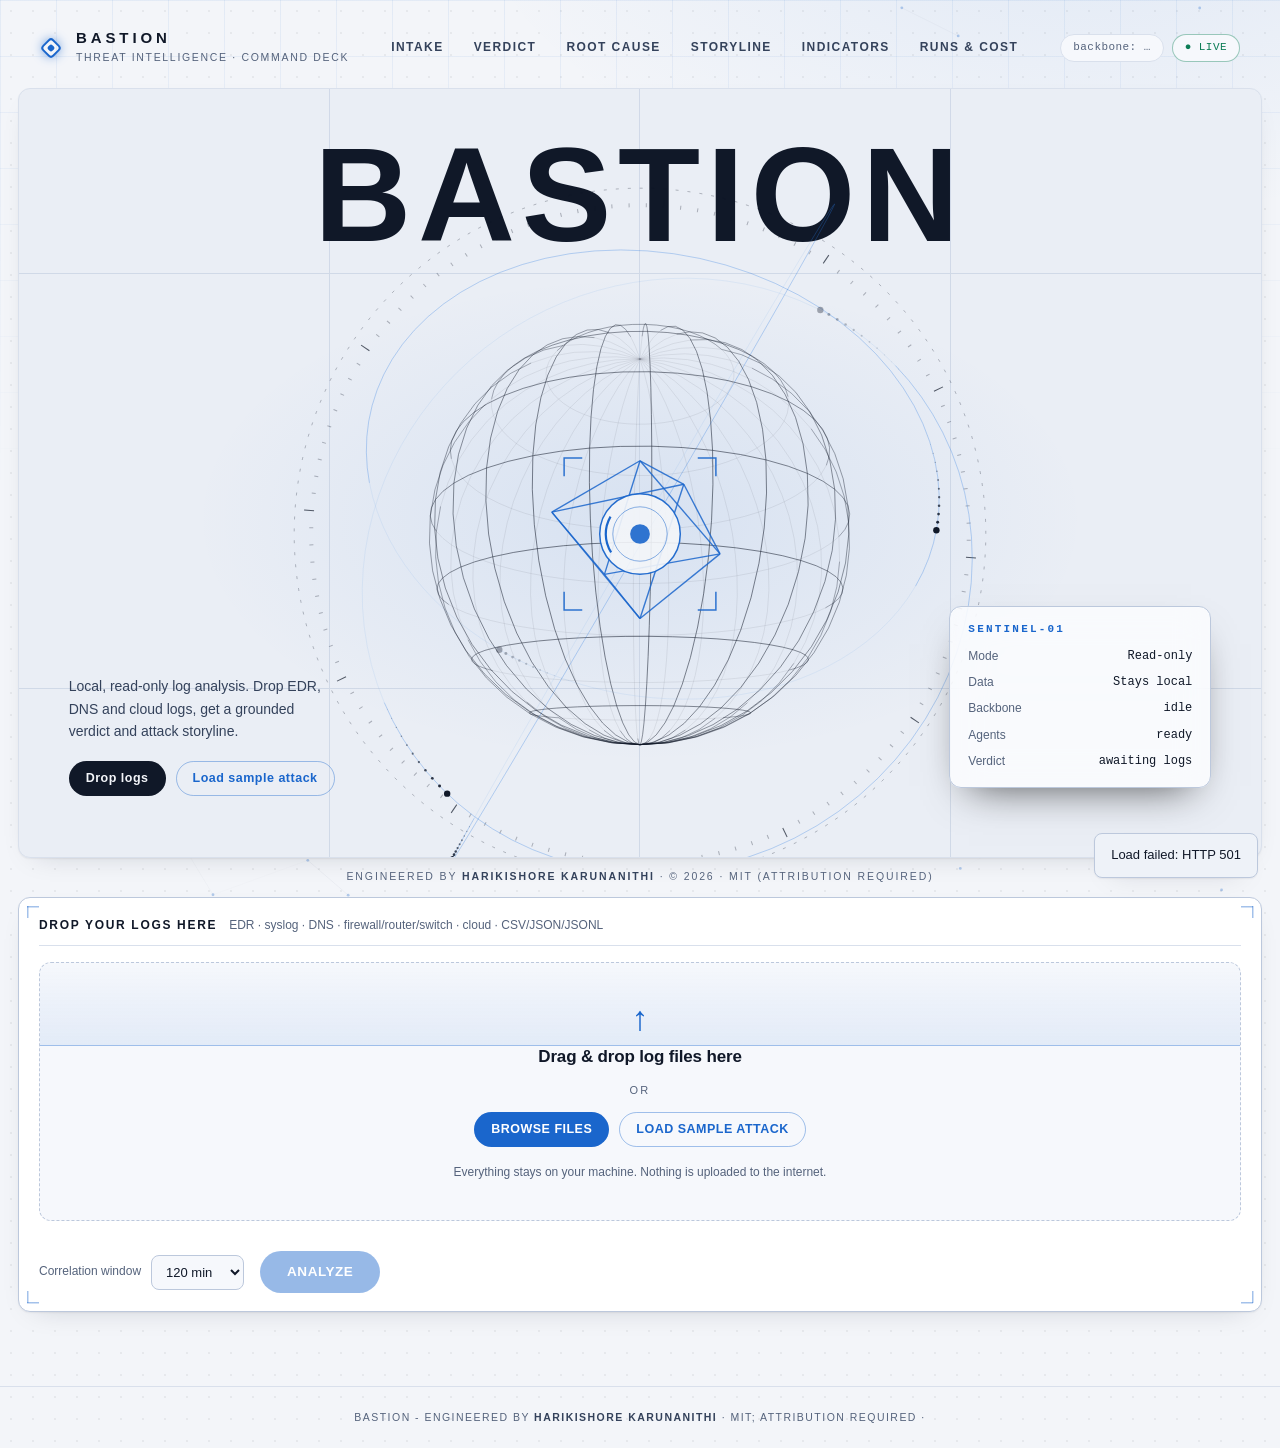
==== commit af672260: "Dashboard and correlation fixes from a hands-on browser test - File picker: re-picking a removed fil" ====
--- a/src/bastion/web/static/index.html
+++ b/src/bastion/web/static/index.html
@@ -77,7 +77,7 @@
           <button id="loadsample" class="btn ghost">LOAD SAMPLE ATTACK</button>
         </div>
         <input id="filepick" type="file" multiple hidden
-               accept=".json,.jsonl,.ndjson,.csv,.log,.txt,.syslog" />
+               accept=".json,.jsonl,.ndjson,.csv,.tsv,.log,.txt,.syslog,.xml,.cef,.leef" />
         <div class="dz-hint">Everything stays on your machine. Nothing is uploaded to the internet.</div>
       </div>
       <div id="filelist" class="filelist"></div>
--- a/src/bastion/web/static/styles.css
+++ b/src/bastion/web/static/styles.css
@@ -555,3 +555,10 @@
 body[data-threat="review"] { --tint: color-mix(in srgb, var(--med) 14%, transparent); --threat: var(--med); }
 body[data-threat="benign"] { --tint: color-mix(in srgb, var(--low) 12%, transparent); --threat: var(--low); }
 body[data-threat] #hc-verdict { color: var(--threat); font-weight: 600; }
+
+/* prompt-injection warning inside the verdict card */
+.vinject { margin-top: 14px; padding: 10px 14px; border: 1px solid #e5a23a; border-radius: 10px;
+  background: rgba(229, 162, 58, .10); }
+.vinject-h { font-weight: 700; color: #e5a23a; font-size: 13px; letter-spacing: .02em; }
+.vinject-ev { margin-top: 6px; font-family: ui-monospace, Menlo, monospace; font-size: 12px; color: var(--ink);
+  overflow-wrap: anywhere; }
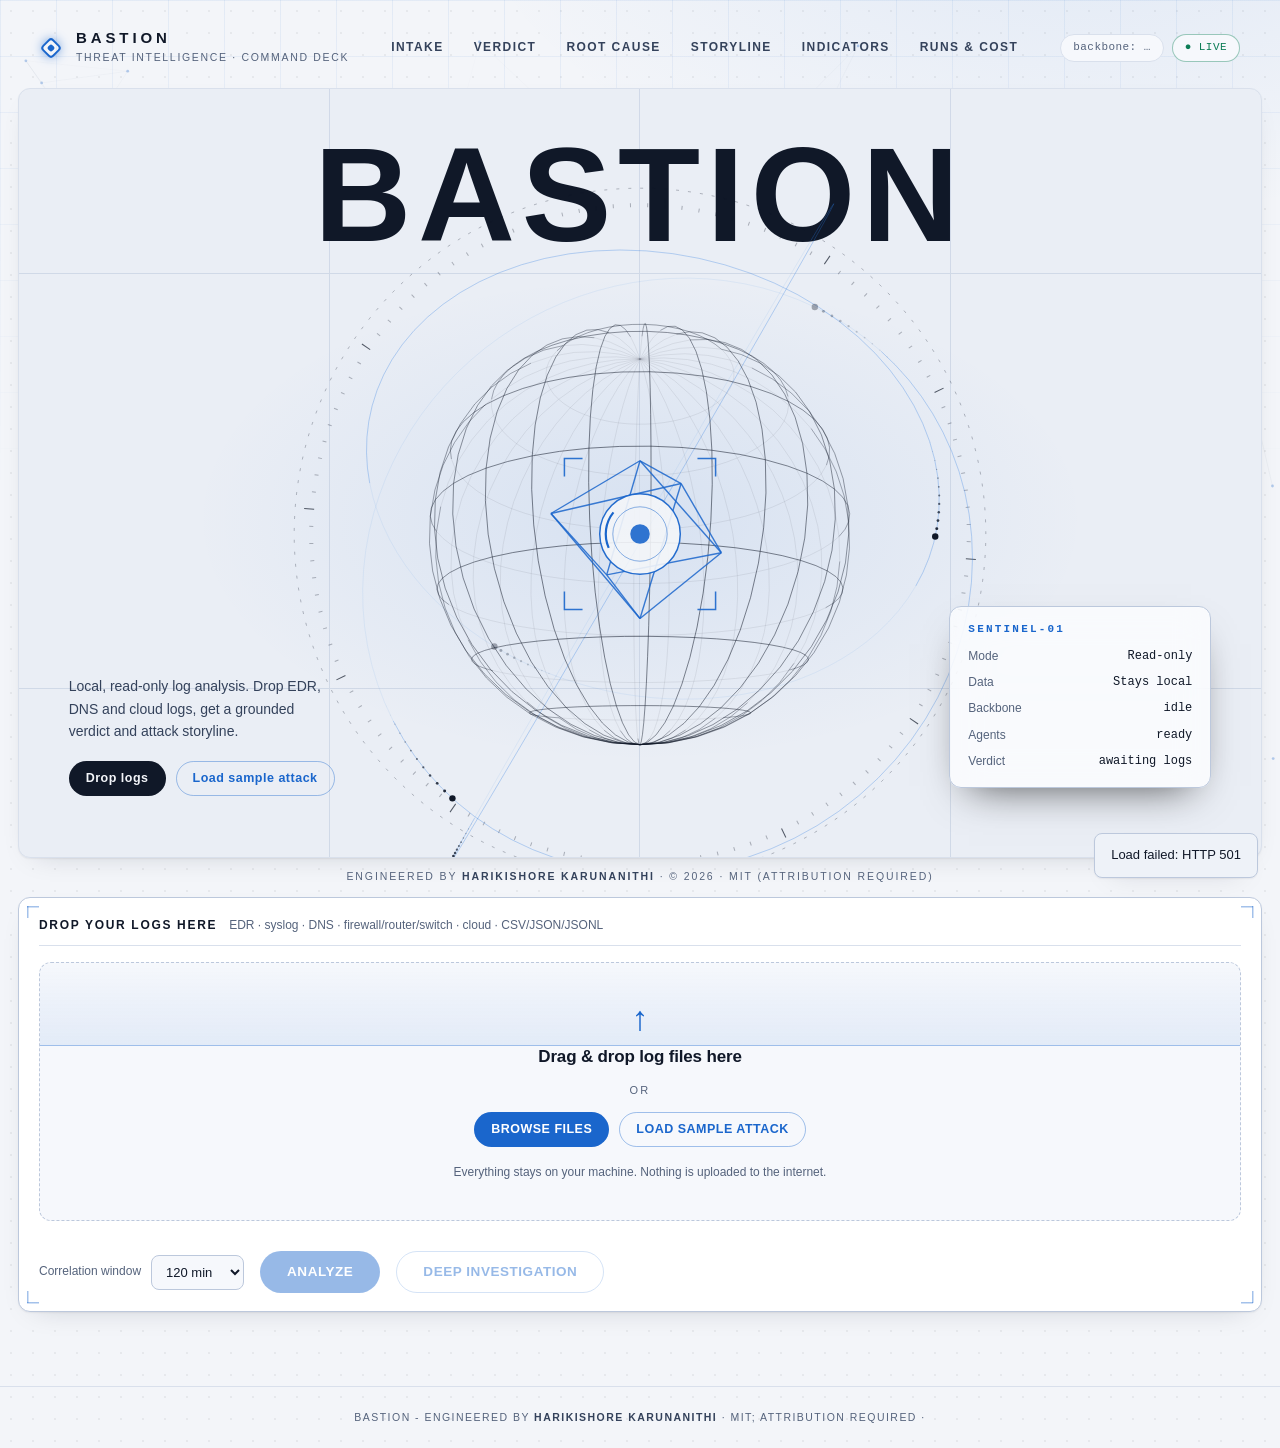
==== commit 76cc63dc: "Add Quick mode and Deep investigation Quick (dashboard default): deterministic pipeline + one ground" ====
--- a/src/bastion/web/static/index.html
+++ b/src/bastion/web/static/index.html
@@ -91,7 +91,8 @@
             <option value="1440">24 hours</option>
           </select>
         </label>
-        <button id="analyze" class="btn big" disabled>ANALYZE</button>
+        <button id="analyze" class="btn big" type="button" disabled title="Rules + one AI analyst pass (about 20-60 s)">ANALYZE</button>
+        <button id="deep" class="btn big ghost" type="button" disabled title="Full AI agent team (takes several minutes)">DEEP INVESTIGATION</button>
         <span id="status" class="status"></span>
       </div>
     </section>
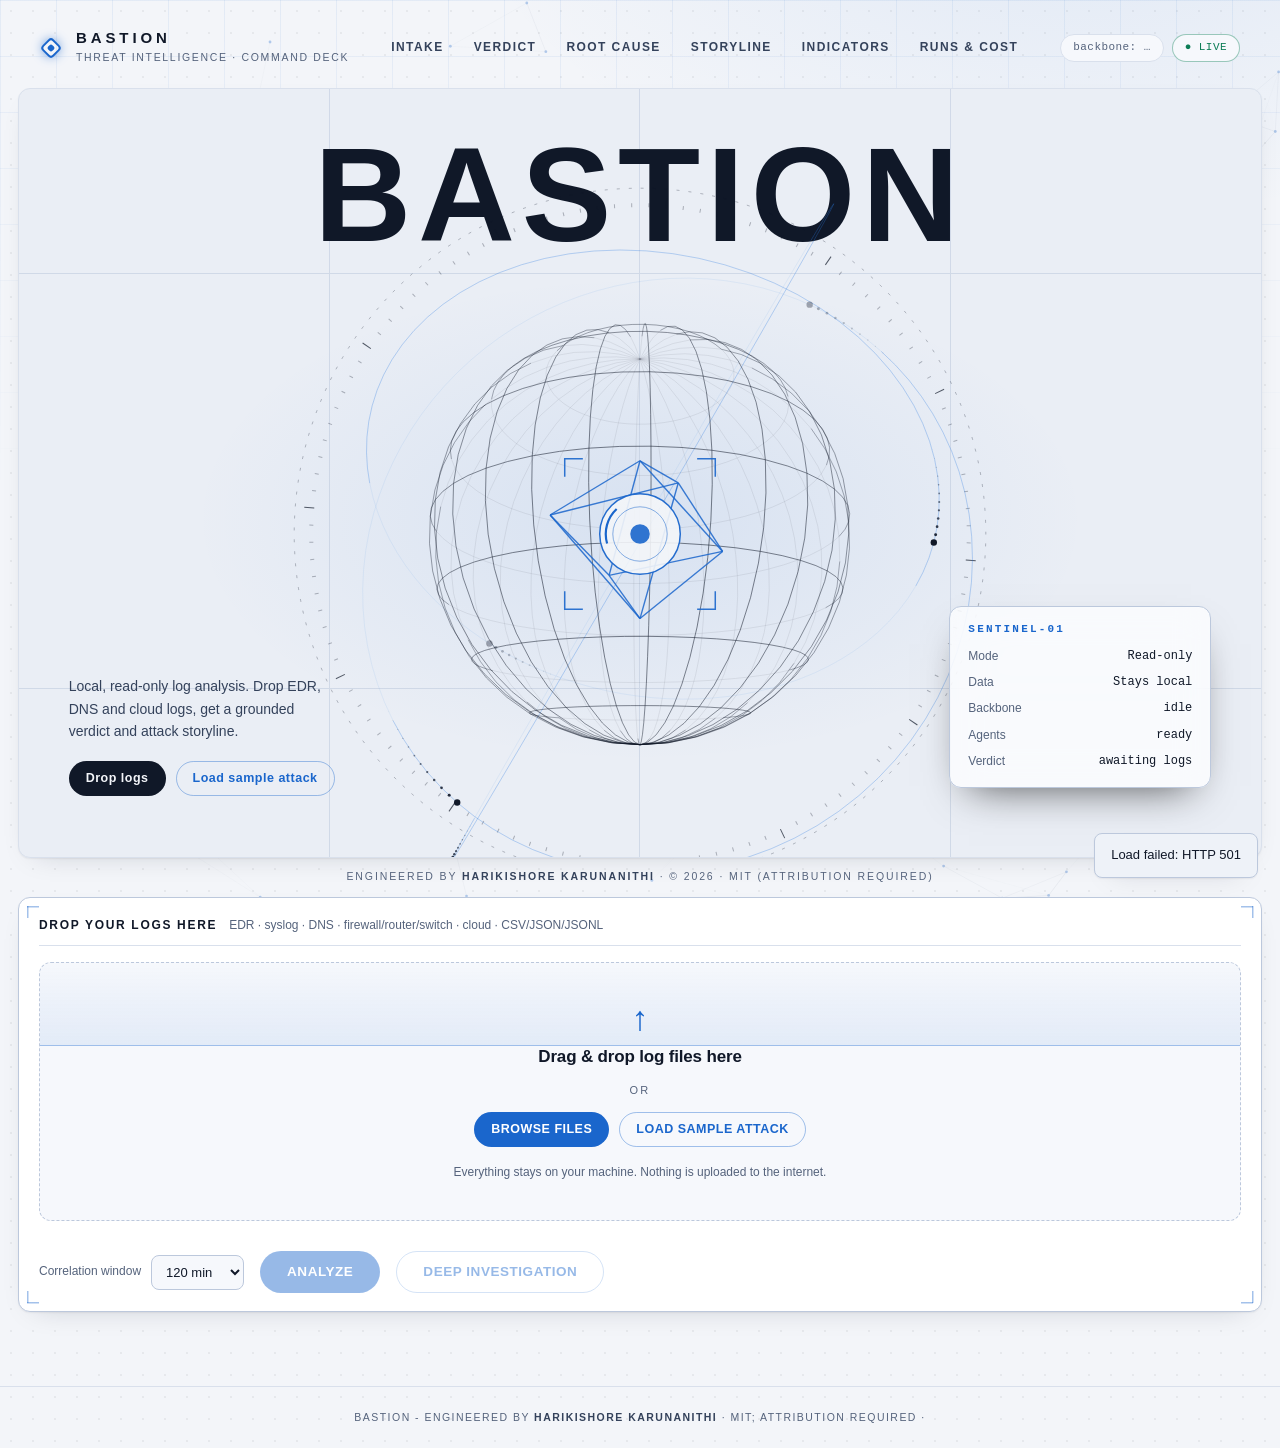
==== commit e7adc85a: "Live robot SOC floor: real-time agent feed and dashboard view GET /api/progress streams agent deploy" ====
--- a/src/bastion/web/static/index.html
+++ b/src/bastion/web/static/index.html
@@ -136,7 +136,7 @@
 
       <div class="grid">
         <section class="panel glass span-2">
-          <div class="panel-head"><h2>AGENT SWARM · CONSTELLATION</h2><span class="sub" id="swarm-sub"></span></div>
+          <div class="panel-head"><h2>AGENT SWARM · SOC FLOOR</h2><span class="sub" id="swarm-sub"></span></div>
           <div class="swarm-wrap">
             <div id="orbit" class="orbit"></div>
             <div id="swarm-side" class="swarm-side"></div>
--- a/src/bastion/web/static/styles.css
+++ b/src/bastion/web/static/styles.css
@@ -238,6 +238,9 @@
 /* ---- 3D storyline stage (kept: it carries the kill-chain order) ---- */
 .stage-wrap { perspective: 1500px; perspective-origin: 50% 40%; padding: 26px 0 30px;
   overflow-x: auto; overflow-y: hidden; cursor: grab; }
+.grid > *, .swarm-wrap > * { min-width: 0; }
+.swarm-side { overflow-wrap: anywhere; }
+.stage-wrap { max-width: 100%; contain: paint; }
 .stage-wrap.grabbing { cursor: grabbing; }
 .stage { transform-style: preserve-3d;
   transform: rotateX(var(--rx, 26deg)) rotateZ(var(--rz, 0deg));
@@ -301,29 +304,35 @@
 .beam { align-self: center; width: 26px; height: 2px; flex: 0 0 auto;
   background: var(--accent); opacity: .7; transform: translateZ(6px); }
 
-/* ---- swarm orbit ---- */
-.swarm-wrap { display: grid; grid-template-columns: 340px 1fr; gap: 24px; align-items: center; }
-.orbit { position: relative; width: 340px; height: 340px; margin: auto; }
-.orbit .core { position: absolute; inset: 50% auto auto 50%; width: 64px; height: 64px;
-  margin: -32px 0 0 -32px; border-radius: 50%; display: grid; place-items: center;
-  background: var(--accent); color: var(--accent-ink);
-  font: 700 10.5px/1.2 var(--mono); text-align: center; z-index: 3;
-  box-shadow: 0 0 0 6px var(--accent-soft); }
-.ringpath { position: absolute; inset: 0; border-radius: 50%; border: 1px dashed var(--line-strong); }
-.ringpath.t1 { inset: 6px; } .ringpath.t2 { inset: 66px; } .ringpath.t3 { inset: 118px; }
-.node { position: absolute; width: 40px; height: 40px; margin: -20px 0 0 -20px;
-  border-radius: var(--r-ctl); display: grid; place-items: center; font: 700 9px var(--mono);
-  background: var(--surface); border: 1px solid var(--line-strong); color: var(--ink); }
-.node.t1 { border-color: color-mix(in srgb, var(--low) 55%, var(--line)); color: var(--low); }
-.node.t2 { border-color: var(--accent-line); color: var(--accent); }
-.node.t3 { border-color: var(--line-strong); color: var(--ink-2); }
-.node .tip { display: none; position: absolute; bottom: 46px; left: 50%; transform: translateX(-50%);
-  white-space: nowrap; background: var(--surface-3); border: 1px solid var(--line-strong); color: var(--ink);
-  padding: 4px 9px; border-radius: 6px; font: 500 11px var(--sans); z-index: 5; }
-.node:hover .tip { display: block; }
-.orbit .spin1 { animation: orbit 40s linear infinite; }
-.orbit .spin2 { animation: orbit 60s linear infinite reverse; }
-@keyframes orbit { to { transform: rotate(360deg); } }
+/* ---- swarm: isometric SOC floor ---- */
+.swarm-wrap { display: grid; grid-template-columns: minmax(0, 3.4fr) minmax(220px, 1fr); gap: 24px; align-items: start; }
+.orbit { min-width: 0; overflow-x: auto; border-radius: var(--r-ctl); background: var(--surface-2); border: 1px solid var(--line); }
+.floor-svg { display: block; width: 100%; height: auto; min-width: 480px; font-family: var(--mono); }
+.fgrid line { stroke: var(--line-strong); stroke-opacity: .55; stroke-width: 1; }
+.flinks line { stroke: var(--line-strong); stroke-width: 1.2; stroke-dasharray: 4 4; }
+.fnote { fill: var(--muted); font-size: 12px; text-anchor: middle; }
+.fd { cursor: pointer; outline: none; --c: var(--accent); }
+.fd .desk { fill: var(--surface-3); stroke: var(--c); stroke-width: 1.5; stroke-opacity: .7; }
+.fd .mat { fill: var(--c); fill-opacity: .1; } .fd .stand { stroke: var(--c); stroke-width: 2; }
+.fd .mon { fill: #0b1424; stroke: var(--c); stroke-width: 1.5; }
+.fd.st-working .mon { fill: var(--c); fill-opacity: .55; }
+.fd .head, .fd .body { fill: var(--c); }
+.fd .eye { fill: #0b1424; transform-box: fill-box; transform-origin: center; }
+.fd .mouth, .fd .ant { stroke: #0b1424; stroke-width: 1.8; stroke-linecap: round; }
+.fd .ant { stroke: var(--c); }
+.fd .light { fill: #6b7a94; stroke: var(--surface); stroke-width: 1; }
+.fd.st-working .light { fill: #ffd84d; } .fd.st-done .light { fill: #3ddc84; } .fd.st-finding .light { fill: #ff5c6c; }
+.fd.dim { opacity: .4; }
+.fd.blink .eye { transform: scaleY(.15); }
+.fd.sel .desk, .fd:focus-visible .desk { stroke-opacity: 1; stroke-width: 2.4; }
+.fd.st-working .robot { animation: fbob .6s ease-in-out infinite alternate; }
+@keyframes fbob { from { transform: translate(12px, -2px); } to { transform: translate(12px, -3.5px); } }
+.flabel { fill: var(--ink-2); font-size: 13px; font-weight: 600; text-anchor: middle; }
+.bub rect { fill: var(--surface-3); stroke: var(--line-strong); } .bub text { fill: var(--ink); font-size: 11px; text-anchor: middle; }
+.bub { transition: opacity .4s; } .bub.fade { opacity: 0; }
+.hud rect { fill: var(--surface); stroke: var(--line-strong); }
+.hud .ht { fill: var(--accent-2); font-size: 12px; font-weight: 700; } .hud .hr { fill: var(--ink-2); font-size: 12px; } .hud .red { fill: var(--crit); }
+@media (prefers-reduced-motion: reduce) { .fd .robot { animation: none !important; } .bub { transition: none; } }
 .swarm-side .cons { padding: 10px 12px; border-radius: var(--r-ctl); margin-bottom: 8px;
   background: var(--surface-2); border: 1px solid var(--line); font-size: 12.5px; }
 .cons .ok { color: var(--low); font-weight: 700; } .cons .no { color: var(--muted); }
@@ -381,9 +390,10 @@
   .metric:nth-child(3) { border-left: 0; }
   .metric:nth-child(n+3) { border-top: 1px solid var(--line); }
   .grid { grid-template-columns: 1fr; } .span-2 { grid-column: auto; }
-  .swarm-wrap { grid-template-columns: 1fr; } .pin-body { grid-template-columns: 1fr; }
+  .swarm-wrap { grid-template-columns: minmax(0, 1fr); } .pin-body { grid-template-columns: 1fr; }
   .summary-body { grid-template-columns: 1fr; }
   .stage { transform: rotateX(30deg) rotateZ(-18deg); }
+  .grid > section { overflow-x: auto; }
   .topbar { padding: 0 16px; }
 }
 @media (max-width: 600px) {
@@ -412,7 +422,6 @@
 .layer.active { box-shadow: 0 26px 34px -18px rgba(0,0,0,.55), 0 0 28px -4px var(--accent); }
 .beam { box-shadow: 0 0 10px var(--accent); }
 .logo::before { box-shadow: 0 0 12px -2px var(--accent); }
-.orbit .core { box-shadow: 0 0 0 6px var(--accent-soft), 0 0 36px -4px var(--accent); }
 .btn:not(.ghost):not(:disabled):hover { box-shadow: 0 0 22px -6px var(--accent); }
 
 /* 2a. HUD corner brackets on panels (inset so the 12px radius never clips them) */
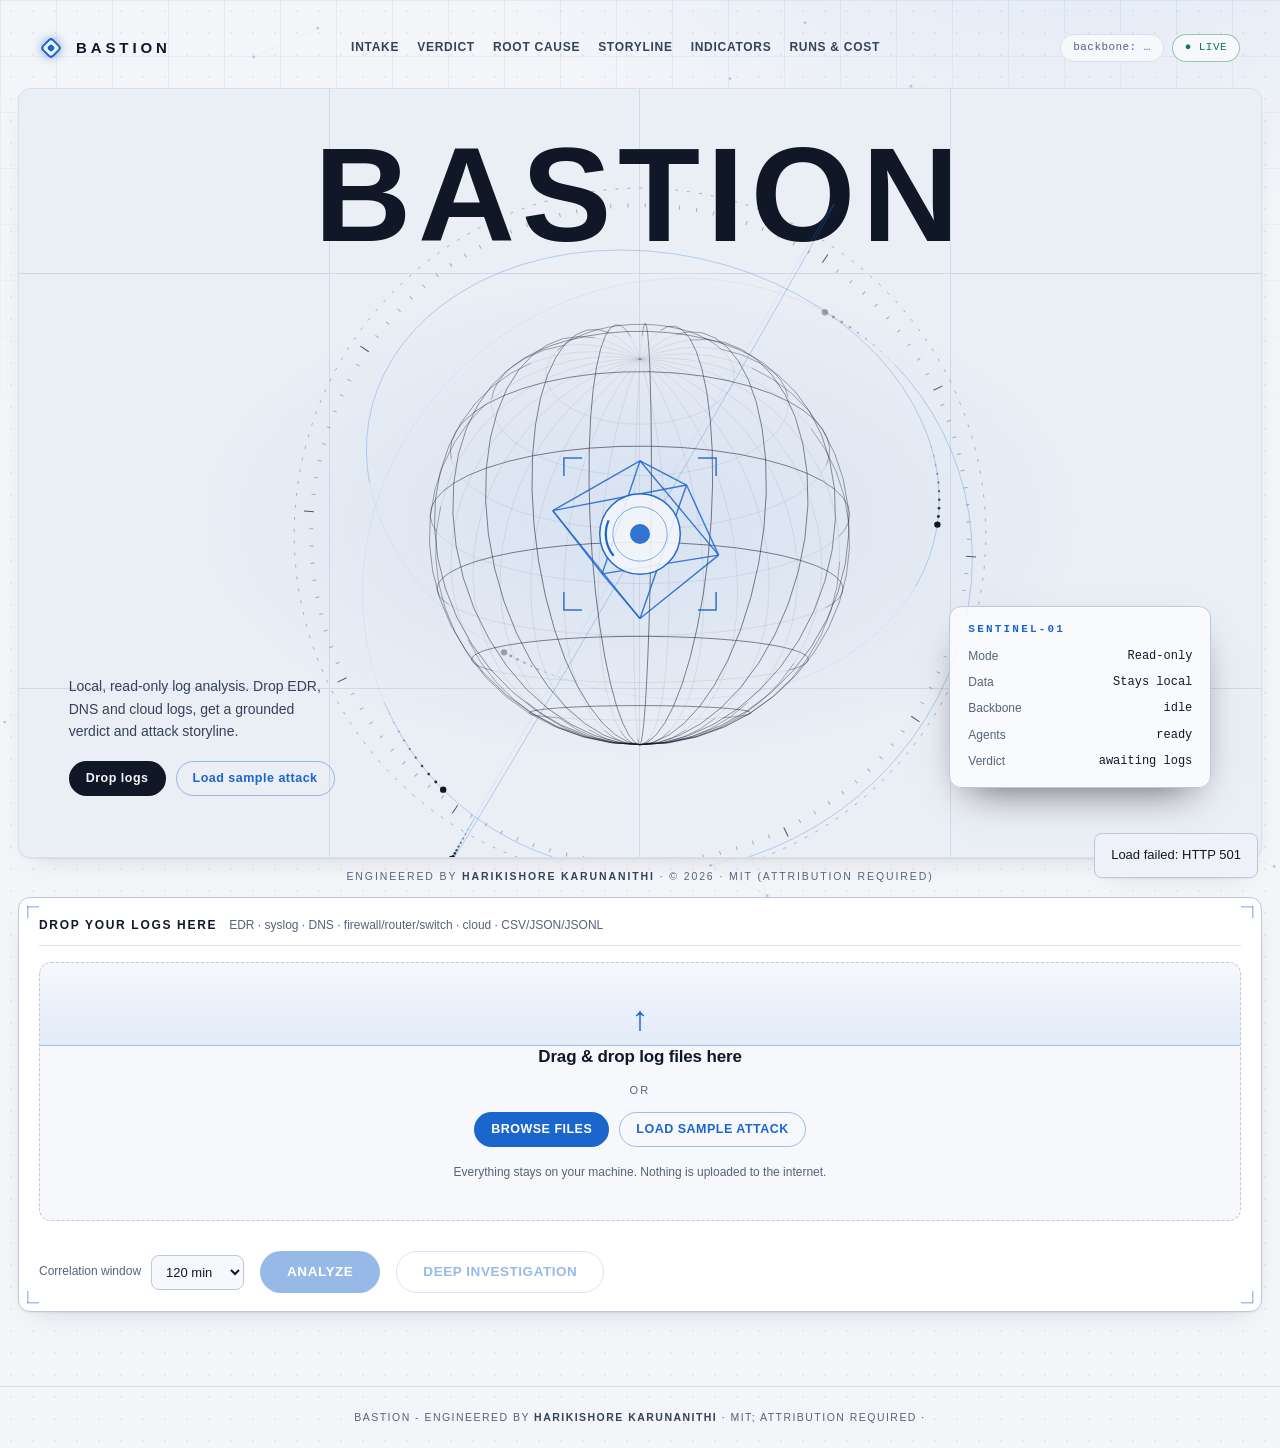
==== commit fb8847cc: "Fix hunt5 findings: quick-mode verdict rules, server races, feed hygiene, responsive UI - Quick: ana" ====
--- a/src/bastion/web/static/index.html
+++ b/src/bastion/web/static/index.html
@@ -20,7 +20,7 @@
         <p class="tag">THREAT INTELLIGENCE · COMMAND DECK</p>
       </div>
     </div>
-    <nav class="topnav" aria-label="Sections">
+    <nav class="topnav" id="topnav" aria-label="Sections">
       <a href="#intake">Intake</a>
       <a href="#verdict">Verdict</a>
       <a href="#pinpointer-panel">Root cause</a>
@@ -28,6 +28,7 @@
       <a href="#iocs">Indicators</a>
       <a href="runs.html">Runs &amp; cost</a>
     </nav>
+    <button class="menu-btn" id="menu-btn" type="button" aria-expanded="false" aria-controls="topnav">Menu</button>
     <div class="head-right">
       <span id="backbone" class="pill">backbone: …</span>
       <span id="live" class="pill live">● LIVE</span>
--- a/src/bastion/web/static/styles.css
+++ b/src/bastion/web/static/styles.css
@@ -240,6 +240,7 @@
   overflow-x: auto; overflow-y: hidden; cursor: grab; }
 .grid > *, .swarm-wrap > * { min-width: 0; }
 .swarm-side { overflow-wrap: anywhere; }
+.swarm-wrap:has(> .swarm-side:empty) { grid-template-columns: minmax(0, 1fr); }   /* quick mode: no side panel, floor takes the card */
 .stage-wrap { max-width: 100%; contain: paint; }
 .stage-wrap.grabbing { cursor: grabbing; }
 .stage { transform-style: preserve-3d;
@@ -544,7 +545,19 @@
 
 body::before { -webkit-mask-image: linear-gradient(180deg, #000 0%, transparent 55%); mask-image: linear-gradient(180deg, #000 0%, transparent 55%); }
 
-@media (max-width: 1100px) { .topnav { display: none; } }
+/* header fit: nothing in the bar may wrap */
+.topbar .wm, .topnav a, .pill, .tag { white-space: nowrap; }
+.menu-btn { display: none; }
+@media (max-width: 1480px) { .topnav { gap: 18px; } .topnav a { letter-spacing: .06em; } .tag { display: none; } }
+@media (max-width: 1100px) {
+  .topbar { position: relative; }
+  .menu-btn { display: inline-block; margin-left: auto; margin-right: 10px; background: var(--surface-2); color: var(--ink);
+    border: 1px solid var(--line-strong); border-radius: 999px; padding: 6px 14px; font: 600 12px var(--mono); cursor: pointer; }
+  .topnav { display: none; position: absolute; top: 100%; right: 0; z-index: 30; flex-direction: column; gap: 4px;
+    min-width: 200px; padding: 10px 16px; background: var(--surface); border: 1px solid var(--line-strong);
+    border-radius: 12px; box-shadow: var(--shadow); }
+  .topbar.open .topnav { display: flex; }
+}
 @media (max-width: 900px) {
   .hero-stage { display: flex; flex-direction: column; align-items: center; min-height: 0;
     padding: 28px 18px 24px; gap: 18px; width: calc(100% - 24px); }
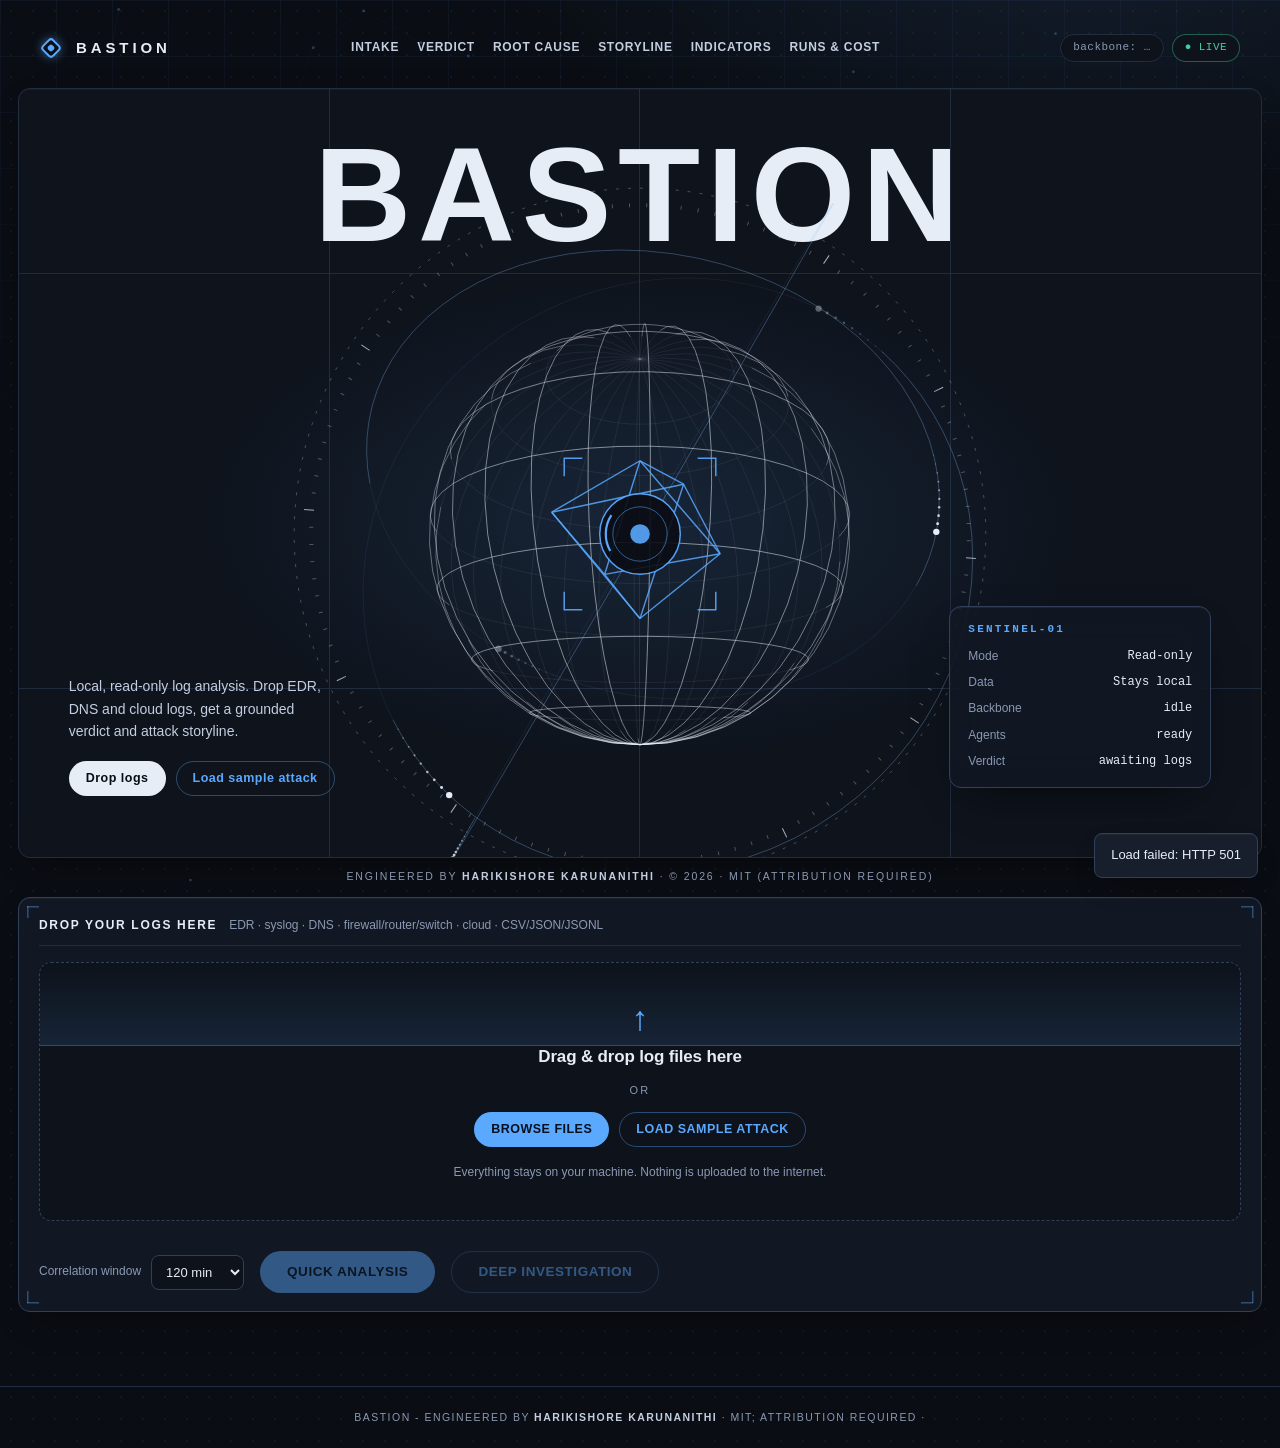
==== commit b6b900f4: "9x faster rules pipeline on large exports; rename ANALYZE to QUICK ANALYSIS A real 100k-row Entra si" ====
--- a/src/bastion/web/static/index.html
+++ b/src/bastion/web/static/index.html
@@ -92,7 +92,7 @@
             <option value="1440">24 hours</option>
           </select>
         </label>
-        <button id="analyze" class="btn big" type="button" disabled title="Rules + one AI analyst pass (about 20-60 s)">ANALYZE</button>
+        <button id="analyze" class="btn big" type="button" disabled title="Rules + one AI analyst pass (about 1 min)">QUICK ANALYSIS</button>
         <button id="deep" class="btn big ghost" type="button" disabled title="Full AI agent team (takes several minutes)">DEEP INVESTIGATION</button>
         <span id="status" class="status"></span>
       </div>
--- a/src/bastion/web/static/styles.css
+++ b/src/bastion/web/static/styles.css
@@ -42,7 +42,7 @@
   --glass: var(--surface); --glass-brd: var(--line);
 }
 
-@media (prefers-color-scheme: light) {
+@media not all /* light theme disabled: the dashboard is always the navy theme */ {
   :root {
     color-scheme: light;
     --bg: #f3f5f9; --bg-2: #eaeef5;
@@ -449,7 +449,7 @@
   -webkit-mask-image: linear-gradient(180deg, #000 0%, transparent 70%);
   mask-image: linear-gradient(180deg, #000 0%, transparent 70%); }
 :root { --grid-line: rgba(90, 169, 255, .06); }
-@media (prefers-color-scheme: light) { :root { --grid-line: rgba(26, 102, 204, .07); } }
+@media not all /* light theme disabled: the dashboard is always the navy theme */ { :root { --grid-line: rgba(26, 102, 204, .07); } }
 
 /* 2c. scan sweep across the drop zone */
 .dropzone { overflow: hidden; }
